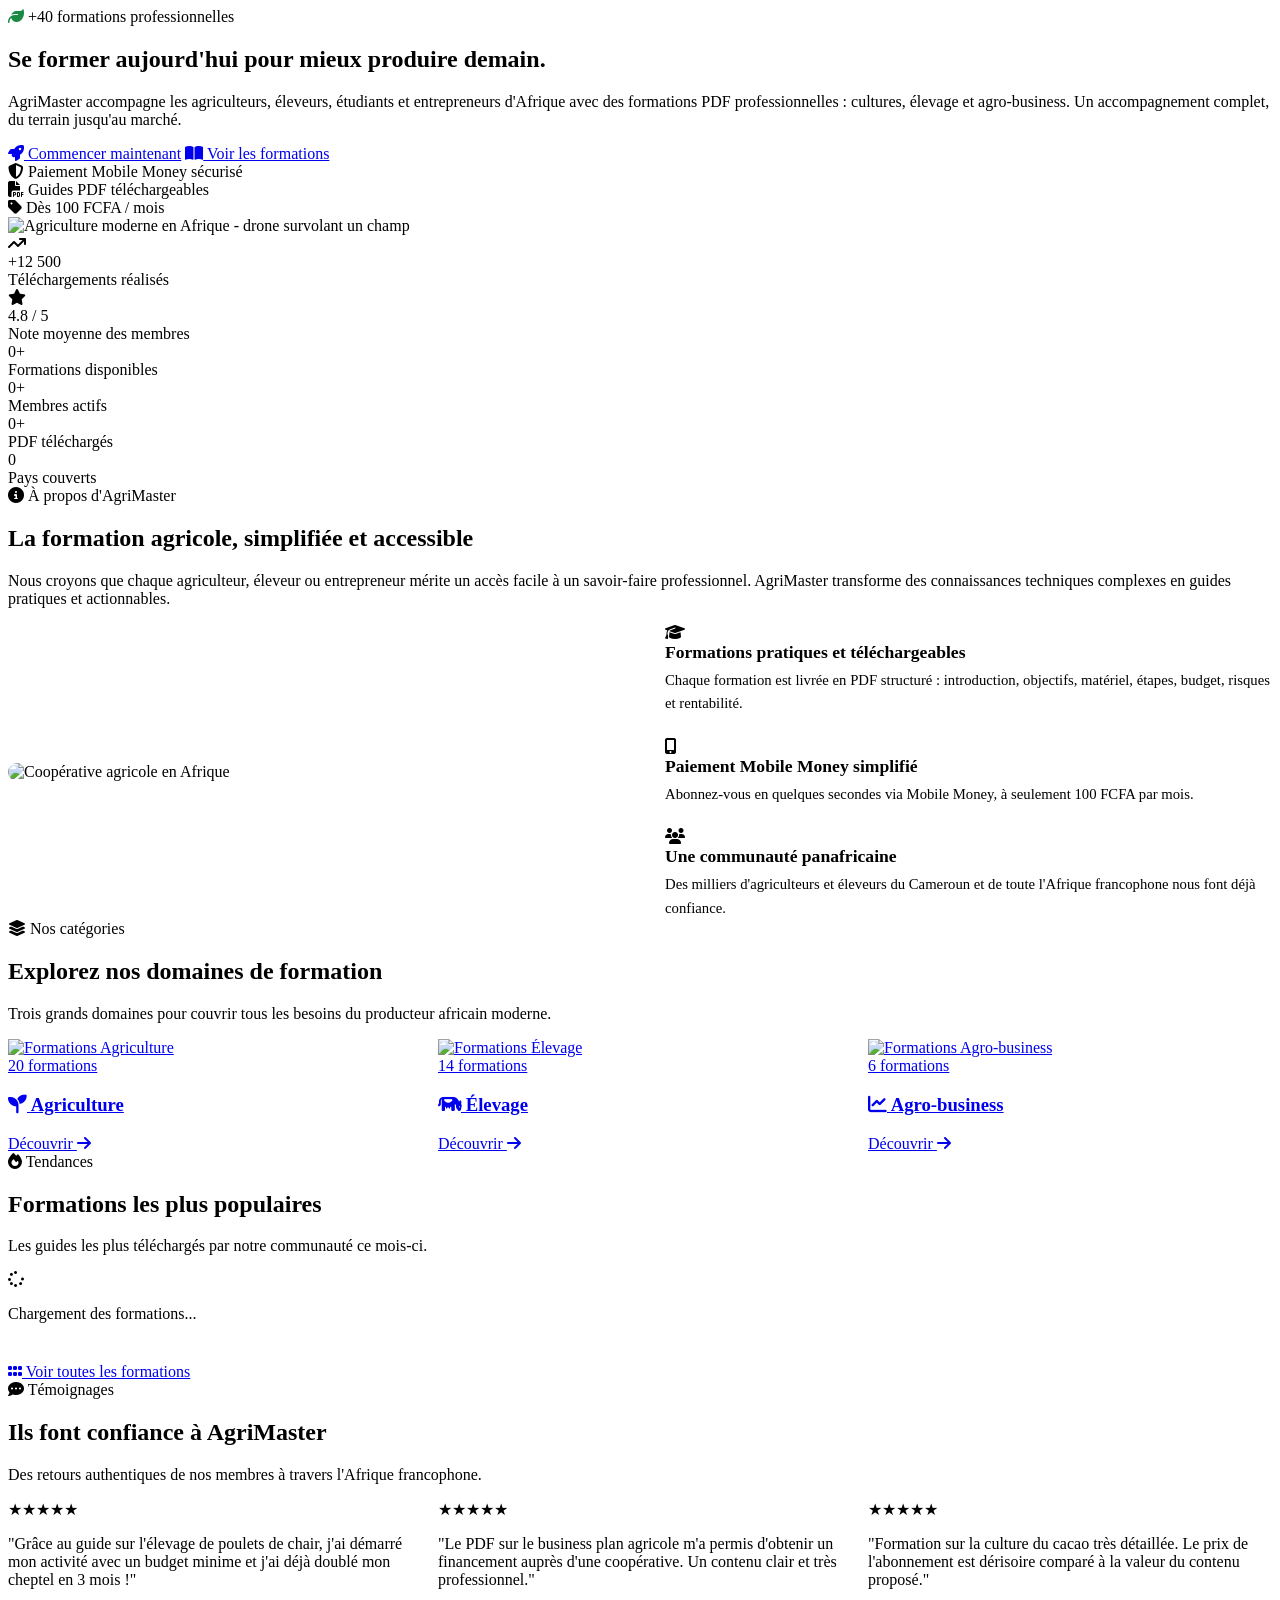
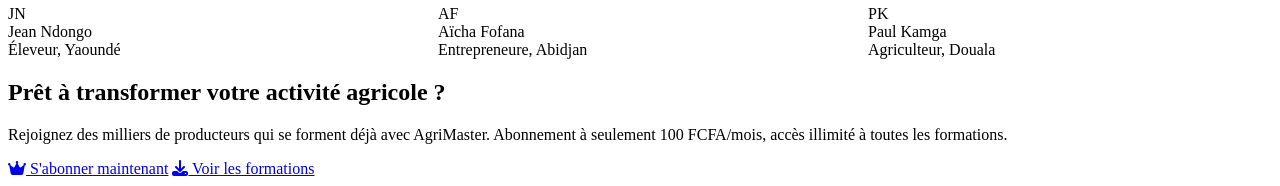
==== index.html @ 874ad82b "version0.1 version beta" ====
<!DOCTYPE html>
<html lang="fr">
<head>
<meta charset="UTF-8">
<meta name="viewport" content="width=device-width, initial-scale=1.0, viewport-fit=cover">
<title>AgriMaster — Formation Agricole & Élevage en Ligne | Cameroun & Afrique</title>
<meta name="description" content="AgriMaster est la plateforme de référence pour la formation agricole et l'élevage en Afrique francophone. Formations PDF professionnelles sur l'agriculture, l'élevage et l'agro-business dès 100 FCFA/mois.">
<meta name="keywords" content="formation agricole, élevage, agriculture Cameroun, agro-business, formation PDF, agriculture Afrique, AgriMaster">
<meta name="author" content="AgriMaster">
<link rel="canonical" href="https://agrimaster.africa/index.html">
<meta property="og:type" content="website">
<meta property="og:title" content="AgriMaster — Se former aujourd'hui pour mieux produire demain">
<meta property="og:description" content="Formations agricoles et d'élevage professionnelles en PDF, accessibles dès 100 FCFA/mois.">
<meta property="og:image" content="images/logo.png">
<meta name="theme-color" content="#146c3a">
<link rel="icon" type="image/png" href="images/logo.png">

<link rel="preconnect" href="https://fonts.googleapis.com">
<link href="https://fonts.googleapis.com/css2?family=Poppins:wght@500;600;700;800&family=Inter:wght@400;500;600;700&display=swap" rel="stylesheet">
<link rel="stylesheet" href="https://cdn.jsdelivr.net/npm/@fortawesome/fontawesome-free@6.4.0/css/all.min.css">
<link rel="stylesheet" href="css/style.css">

<script type="application/ld+json">
{
  "@context": "https://schema.org",
  "@type": "EducationalOrganization",
  "name": "AgriMaster",
  "description": "Plateforme de formation agricole et d'élevage pour l'Afrique francophone",
  "url": "https://agrimaster.africa",
  "slogan": "Se former aujourd'hui pour mieux produire demain."
}
</script>
</head>
<body>

<div class="bg-blob blob-1"></div>
<div class="bg-blob blob-2"></div>
<div class="bg-blob blob-3"></div>

<div id="navbar-mount"></div>

<!-- ===================== HERO ===================== -->
<section class="hero">
  <div class="hero-text">
    <div class="hero-badge glass"><i class="fa-solid fa-leaf" style="color:#1a8a45"></i> +40 formations professionnelles</div>
    <h1 class="hero-title">Se former <span class="accent">aujourd'hui</span> pour mieux <span class="accent2">produire</span> demain.</h1>
    <p class="hero-desc">AgriMaster accompagne les agriculteurs, éleveurs, étudiants et entrepreneurs d'Afrique avec des formations PDF professionnelles : cultures, élevage et agro-business. Un accompagnement complet, du terrain jusqu'au marché.</p>
    <div class="hero-cta">
      <a href="inscription.html" class="btn btn-primary"><i class="fa-solid fa-rocket"></i> Commencer maintenant</a>
      <a href="formations.html" class="btn btn-ghost"><i class="fa-solid fa-book-open"></i> Voir les formations</a>
    </div>
    <div class="hero-trust">
      <div class="hero-trust-item"><i class="fa-solid fa-shield-halved"></i> Paiement Mobile Money sécurisé</div>
      <div class="hero-trust-item"><i class="fa-solid fa-file-pdf"></i> Guides PDF téléchargeables</div>
      <div class="hero-trust-item"><i class="fa-solid fa-tag"></i> Dès 100 FCFA / mois</div>
    </div>
  </div>
  <div class="hero-visual">
    <div class="hero-image-frame">
      <img src="images/hero-drone.jpg" alt="Agriculture moderne en Afrique - drone survolant un champ">
    </div>
    <div class="hero-float-card glass card-1">
      <div class="hero-float-icon"><i class="fa-solid fa-arrow-trend-up"></i></div>
      <div>
        <div class="hero-float-title">+12 500</div>
        <div class="hero-float-sub">Téléchargements réalisés</div>
      </div>
    </div>
    <div class="hero-float-card glass card-2">
      <div class="hero-float-icon"><i class="fa-solid fa-star"></i></div>
      <div>
        <div class="hero-float-title">4.8 / 5</div>
        <div class="hero-float-sub">Note moyenne des membres</div>
      </div>
    </div>
  </div>
</section>

<!-- ===================== STATS ===================== -->
<div class="section" style="padding-top:0;">
  <div class="stats-bar glass">
    <div class="stat-item">
      <div class="stat-number"><span data-counter="40">0</span><span class="plus">+</span></div>
      <div class="stat-label">Formations disponibles</div>
    </div>
    <div class="stat-item">
      <div class="stat-number"><span data-counter="8500">0</span><span class="plus">+</span></div>
      <div class="stat-label">Membres actifs</div>
    </div>
    <div class="stat-item">
      <div class="stat-number"><span data-counter="12500">0</span><span class="plus">+</span></div>
      <div class="stat-label">PDF téléchargés</div>
    </div>
    <div class="stat-item">
      <div class="stat-number"><span data-counter="15">0</span></div>
      <div class="stat-label">Pays couverts</div>
    </div>
  </div>
</div>

<!-- ===================== À PROPOS ===================== -->
<section class="section" id="apropos">
  <div class="section-head reveal">
    <span class="section-tag"><i class="fa-solid fa-circle-info"></i> À propos d'AgriMaster</span>
    <h2 class="section-title">La formation agricole, simplifiée et accessible</h2>
    <p class="section-subtitle">Nous croyons que chaque agriculteur, éleveur ou entrepreneur mérite un accès facile à un savoir-faire professionnel. AgriMaster transforme des connaissances techniques complexes en guides pratiques et actionnables.</p>
  </div>
  <div style="display:grid; grid-template-columns:1fr 1fr; gap:50px; align-items:center;">
    <div class="reveal" style="border-radius:24px; overflow:hidden; box-shadow:var(--shadow-strong);">
      <img src="images/about-coop.jpg" alt="Coopérative agricole en Afrique" style="width:100%; height:100%; object-fit:cover; aspect-ratio:4/3.4;">
    </div>
    <div class="reveal">
      <div style="display:flex; flex-direction:column; gap:22px;">
        <div class="flex gap-3" style="align-items:flex-start;">
          <div class="hero-float-icon" style="border-radius:14px;"><i class="fa-solid fa-graduation-cap"></i></div>
          <div>
            <h3 style="margin:0 0 6px; font-size:1.1rem;">Formations pratiques et téléchargeables</h3>
            <p style="color:var(--ink-500); font-size:0.92rem; line-height:1.6; margin:0;">Chaque formation est livrée en PDF structuré : introduction, objectifs, matériel, étapes, budget, risques et rentabilité.</p>
          </div>
        </div>
        <div class="flex gap-3" style="align-items:flex-start;">
          <div class="hero-float-icon" style="border-radius:14px; background:linear-gradient(135deg, var(--orange-600), var(--orange-500));"><i class="fa-solid fa-mobile-screen-button"></i></div>
          <div>
            <h3 style="margin:0 0 6px; font-size:1.1rem;">Paiement Mobile Money simplifié</h3>
            <p style="color:var(--ink-500); font-size:0.92rem; line-height:1.6; margin:0;">Abonnez-vous en quelques secondes via Mobile Money, à seulement 100 FCFA par mois.</p>
          </div>
        </div>
        <div class="flex gap-3" style="align-items:flex-start;">
          <div class="hero-float-icon" style="border-radius:14px;"><i class="fa-solid fa-users"></i></div>
          <div>
            <h3 style="margin:0 0 6px; font-size:1.1rem;">Une communauté panafricaine</h3>
            <p style="color:var(--ink-500); font-size:0.92rem; line-height:1.6; margin:0;">Des milliers d'agriculteurs et éleveurs du Cameroun et de toute l'Afrique francophone nous font déjà confiance.</p>
          </div>
        </div>
      </div>
    </div>
  </div>
</section>

<!-- ===================== CATÉGORIES ===================== -->
<section class="section">
  <div class="section-head reveal">
    <span class="section-tag"><i class="fa-solid fa-layer-group"></i> Nos catégories</span>
    <h2 class="section-title">Explorez nos domaines de formation</h2>
    <p class="section-subtitle">Trois grands domaines pour couvrir tous les besoins du producteur africain moderne.</p>
  </div>
  <div style="display:grid; grid-template-columns:repeat(3,1fr); gap:26px;" id="categoriesGrid">
    <a href="formations.html?cat=Agriculture" class="category-card reveal">
      <img src="images/cat-agriculture.jpg" alt="Formations Agriculture">
      <div class="category-content">
        <div class="category-count">20 formations</div>
        <h3><i class="fa-solid fa-seedling"></i> Agriculture</h3>
        <span class="category-link">Découvrir <i class="fa-solid fa-arrow-right"></i></span>
      </div>
    </a>
    <a href="formations.html?cat=%C3%89levage" class="category-card reveal">
      <img src="images/cat-elevage.jpg" alt="Formations Élevage">
      <div class="category-content">
        <div class="category-count">14 formations</div>
        <h3><i class="fa-solid fa-cow"></i> Élevage</h3>
        <span class="category-link">Découvrir <i class="fa-solid fa-arrow-right"></i></span>
      </div>
    </a>
    <a href="formations.html?cat=Agro-business" class="category-card reveal">
      <img src="images/cat-agribusiness.jpg" alt="Formations Agro-business">
      <div class="category-content">
        <div class="category-count">6 formations</div>
        <h3><i class="fa-solid fa-chart-line"></i> Agro-business</h3>
        <span class="category-link">Découvrir <i class="fa-solid fa-arrow-right"></i></span>
      </div>
    </a>
  </div>
</section>

<!-- ===================== FORMATIONS POPULAIRES ===================== -->
<section class="section">
  <div class="section-head reveal">
    <span class="section-tag"><i class="fa-solid fa-fire"></i> Tendances</span>
    <h2 class="section-title">Formations les plus populaires</h2>
    <p class="section-subtitle">Les guides les plus téléchargés par notre communauté ce mois-ci.</p>
  </div>
  <div class="courses-grid" id="popularCoursesGrid">
    <div class="empty-state"><i class="fa-solid fa-spinner fa-spin"></i><p>Chargement des formations...</p></div>
  </div>
  <div class="text-center reveal" style="margin-top:40px;">
    <a href="formations.html" class="btn btn-accent"><i class="fa-solid fa-grip"></i> Voir toutes les formations</a>
  </div>
</section>

<!-- ===================== AVIS ===================== -->
<section class="section">
  <div class="section-head reveal">
    <span class="section-tag"><i class="fa-solid fa-comment-dots"></i> Témoignages</span>
    <h2 class="section-title">Ils font confiance à AgriMaster</h2>
    <p class="section-subtitle">Des retours authentiques de nos membres à travers l'Afrique francophone.</p>
  </div>
  <div style="display:grid; grid-template-columns:repeat(3,1fr); gap:26px;">
    <div class="testimonial-card glass reveal">
      <div class="testimonial-stars">★★★★★</div>
      <p class="testimonial-text">"Grâce au guide sur l'élevage de poulets de chair, j'ai démarré mon activité avec un budget minime et j'ai déjà doublé mon cheptel en 3 mois !"</p>
      <div class="testimonial-author">
        <div class="avatar">JN</div>
        <div>
          <div class="author-name">Jean Ndongo</div>
          <div class="author-role">Éleveur, Yaoundé</div>
        </div>
      </div>
    </div>
    <div class="testimonial-card glass reveal">
      <div class="testimonial-stars">★★★★★</div>
      <p class="testimonial-text">"Le PDF sur le business plan agricole m'a permis d'obtenir un financement auprès d'une coopérative. Un contenu clair et très professionnel."</p>
      <div class="testimonial-author">
        <div class="avatar">AF</div>
        <div>
          <div class="author-name">Aïcha Fofana</div>
          <div class="author-role">Entrepreneure, Abidjan</div>
        </div>
      </div>
    </div>
    <div class="testimonial-card glass reveal">
      <div class="testimonial-stars">★★★★★</div>
      <p class="testimonial-text">"Formation sur la culture du cacao très détaillée. Le prix de l'abonnement est dérisoire comparé à la valeur du contenu proposé."</p>
      <div class="testimonial-author">
        <div class="avatar">PK</div>
        <div>
          <div class="author-name">Paul Kamga</div>
          <div class="author-role">Agriculteur, Douala</div>
        </div>
      </div>
    </div>
  </div>
</section>

<!-- ===================== CTA ===================== -->
<section class="section">
  <div class="cta-banner reveal">
    <h2>Prêt à transformer votre activité agricole ?</h2>
    <p>Rejoignez des milliers de producteurs qui se forment déjà avec AgriMaster. Abonnement à seulement 100 FCFA/mois, accès illimité à toutes les formations.</p>
    <div class="cta-actions">
      <a href="abonnement.html" class="btn btn-accent"><i class="fa-solid fa-crown"></i> S'abonner maintenant</a>
      <a href="formations.html" class="btn btn-outline-white"><i class="fa-solid fa-download"></i> Voir les formations</a>
    </div>
  </div>
</section>

<div id="footer-mount"></div>

<script src="https://cdn.jsdelivr.net/npm/jspdf@2.5.1/dist/jspdf.umd.min.js"></script>
<script src="js/api.js"></script>
<script src="js/auth.js"></script>
<script src="js/main.js"></script>
<script>
renderNavbar('accueil');
renderFooter();

async function loadPopularCourses() {
  try {
    const courses = await apiListAll('courses');
    const popular = courses.filter(c => c.popular).slice(0, 8);
    const grid = document.getElementById('popularCoursesGrid');
    if (!popular.length) {
      grid.innerHTML = '<div class="empty-state"><i class="fa-solid fa-box-open"></i><p>Aucune formation pour le moment.</p></div>';
      return;
    }
    grid.innerHTML = popular.map(courseCardHtml).join('');
    initRevealAnimations();
  } catch (e) {
    console.error(e);
    document.getElementById('popularCoursesGrid').innerHTML = '<div class="empty-state"><i class="fa-solid fa-triangle-exclamation"></i><p>Impossible de charger les formations.</p></div>';
  }
}
loadPopularCourses();
</script>
</body>
</html>
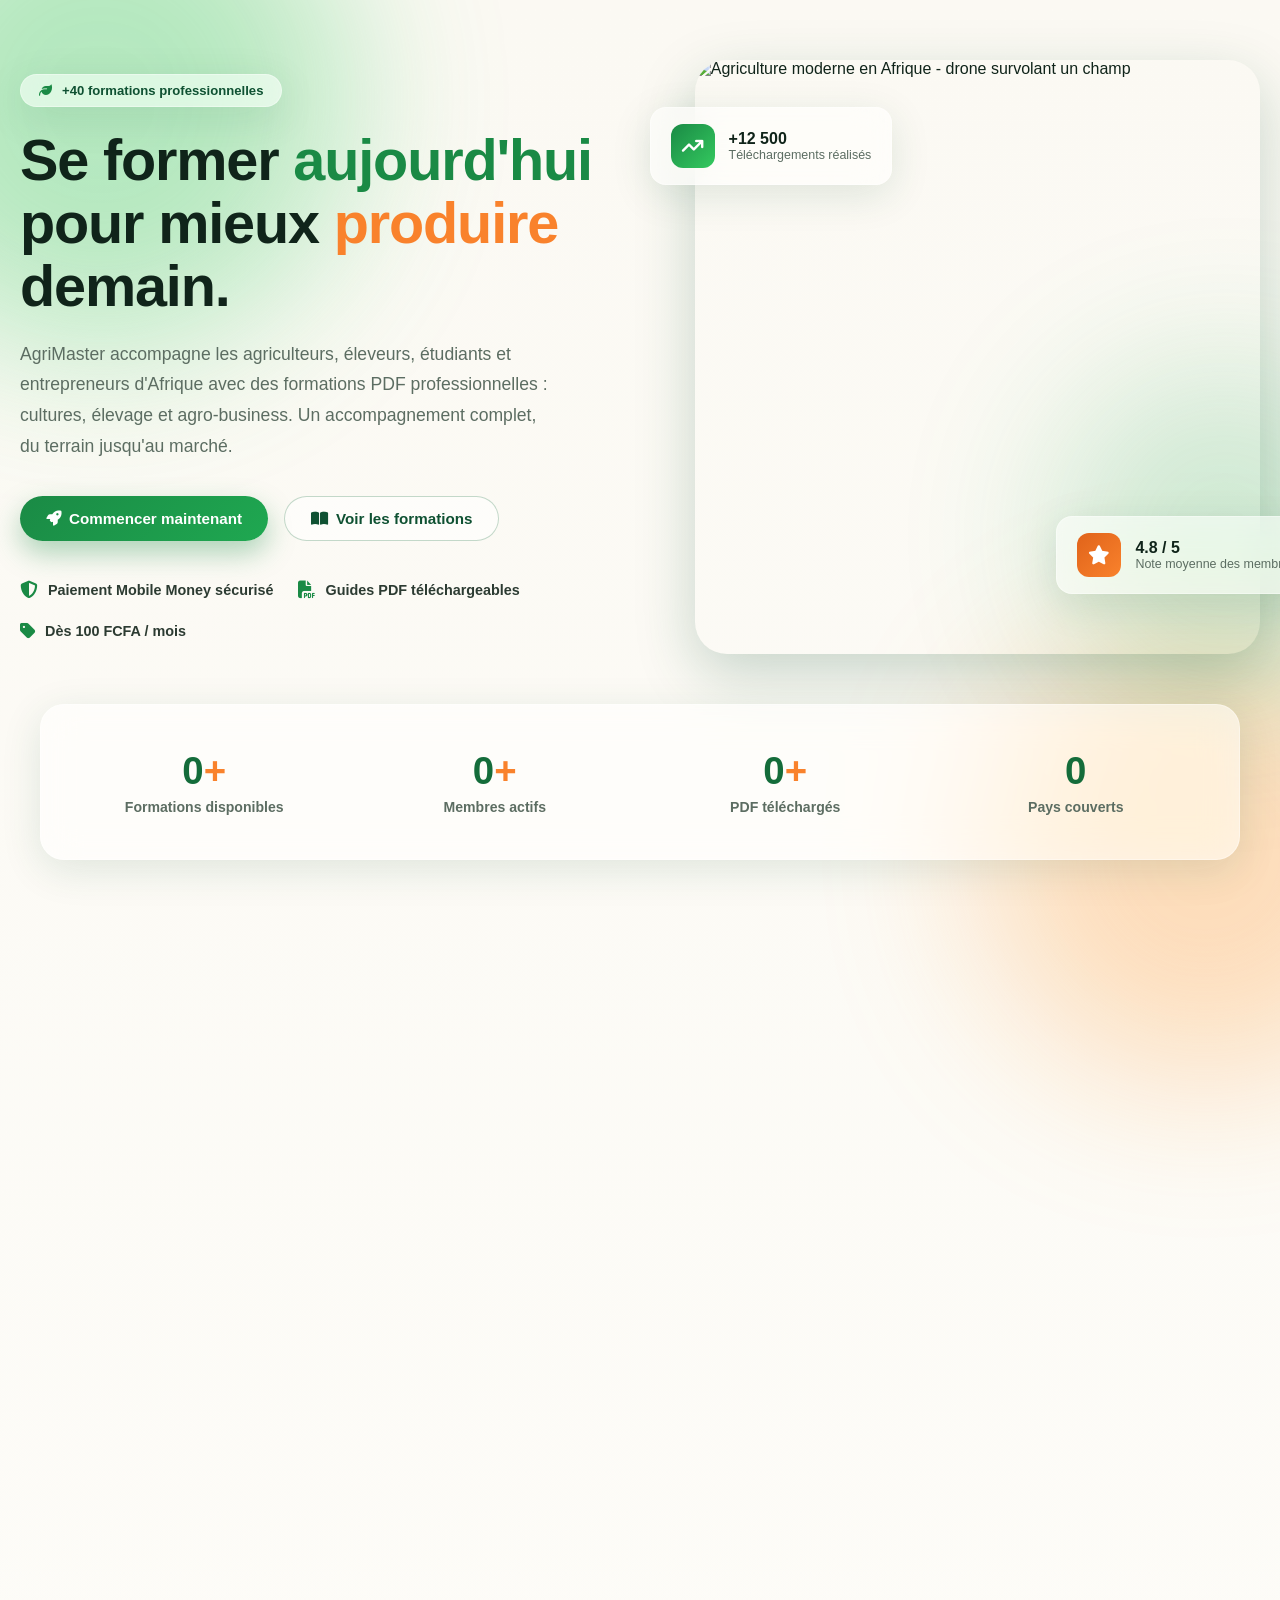
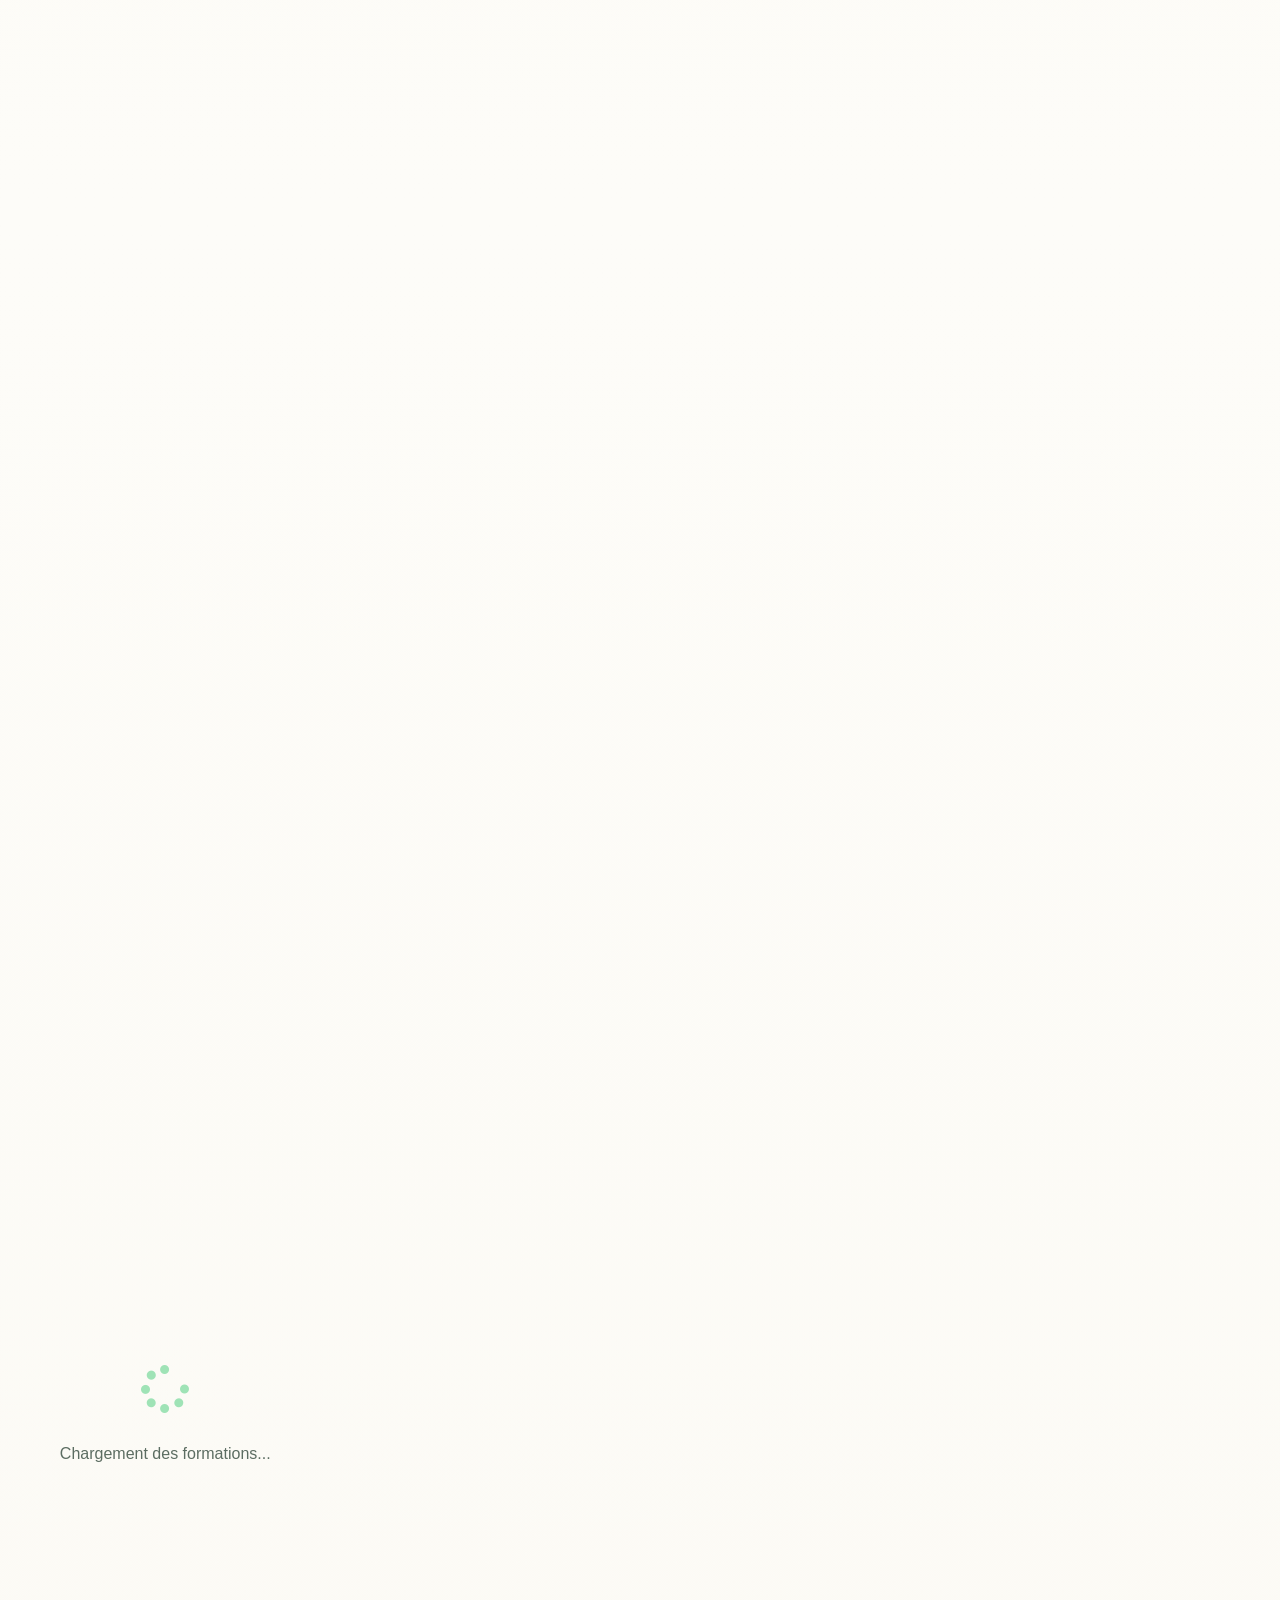
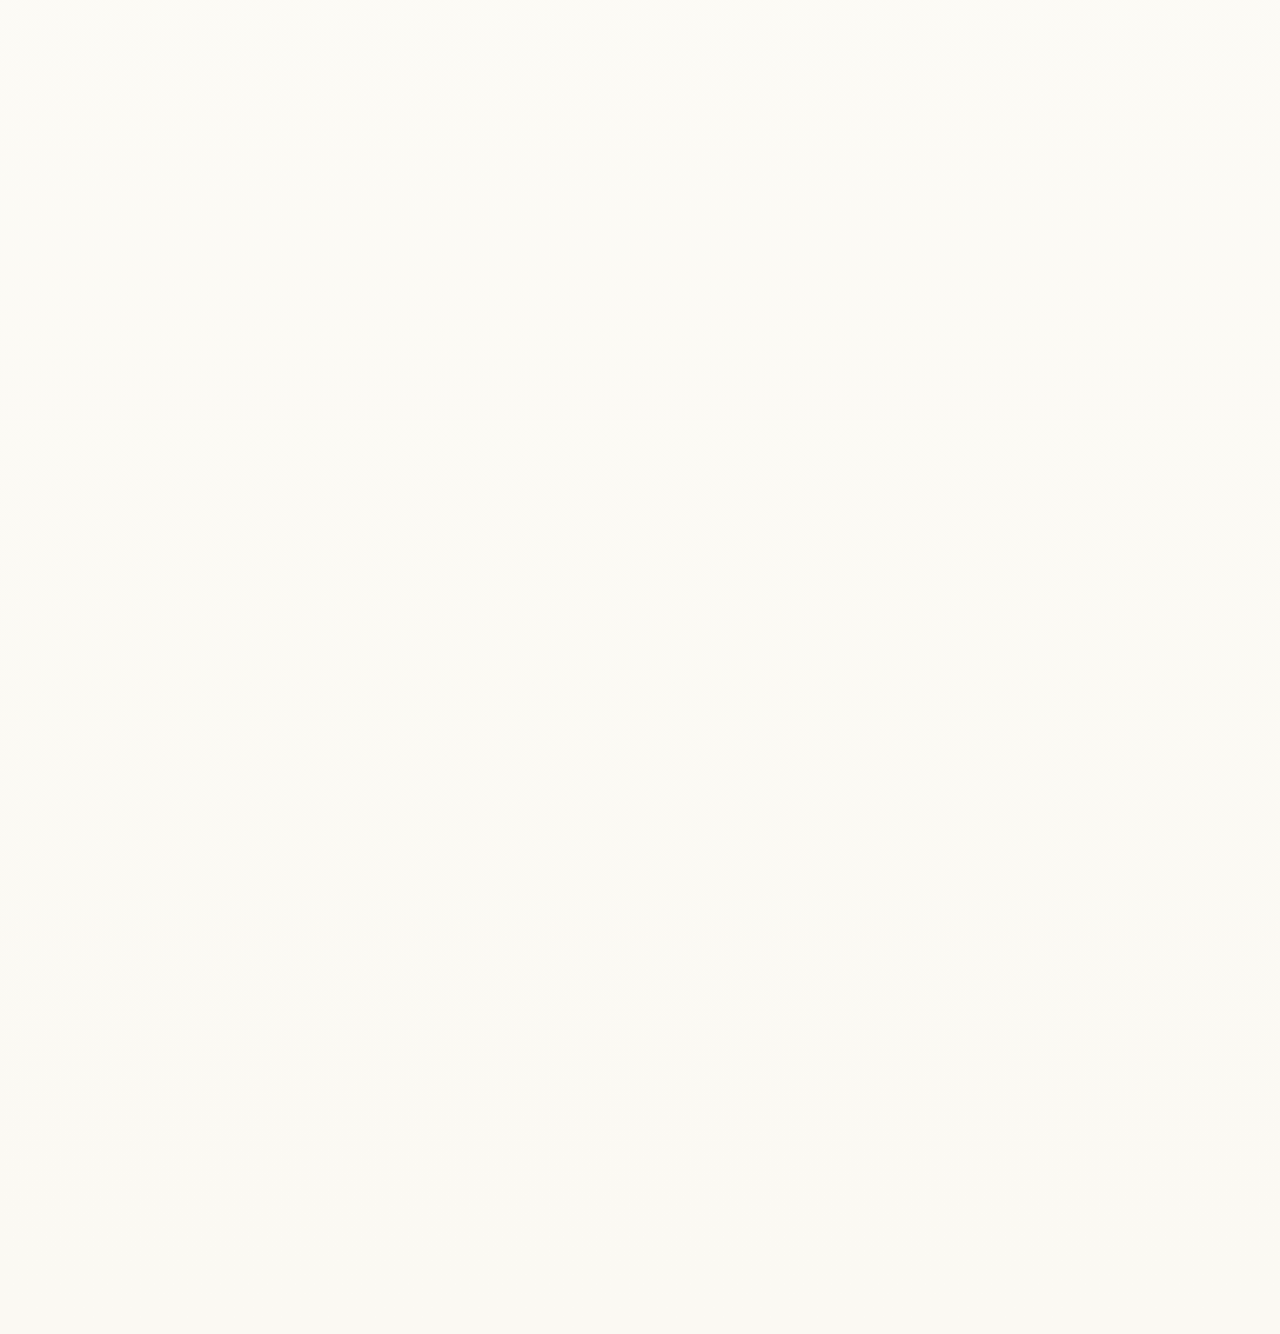
==== commit 7c6d753e: "Update stylesheet link to use relative path" ====
--- a/index.html
+++ b/index.html
@@ -18,7 +18,7 @@
 <link rel="preconnect" href="https://fonts.googleapis.com">
 <link href="https://fonts.googleapis.com/css2?family=Poppins:wght@500;600;700;800&family=Inter:wght@400;500;600;700&display=swap" rel="stylesheet">
 <link rel="stylesheet" href="https://cdn.jsdelivr.net/npm/@fortawesome/fontawesome-free@6.4.0/css/all.min.css">
-<link rel="stylesheet" href="css/style.css">
+<link rel="stylesheet" href="style.css">
 
 <script type="application/ld+json">
 {
--- a/style.css
+++ b/style.css
@@ -0,0 +1,562 @@
+/* =========================================================
+   AGRIMASTER — DESIGN SYSTEM
+   Style: Glassmorphism, moderne, premium, agriculture
+   ========================================================= */
+
+:root {
+  --green-900: #0b3d1f;
+  --green-800: #0f5132;
+  --green-700: #146c3a;
+  --green-600: #1a8a45;
+  --green-500: #1fa851;
+  --green-400: #34c95f;
+  --green-100: #e6f8ec;
+  --orange-600: #e0631a;
+  --orange-500: #f9822c;
+  --orange-400: #ffa64d;
+  --cream-50: #fbf9f3;
+  --cream-100: #f4efe1;
+  --ink-900: #10241a;
+  --ink-700: #2c3b32;
+  --ink-500: #5c6d62;
+  --white: #ffffff;
+  --glass-bg: rgba(255, 255, 255, 0.6);
+  --glass-bg-dark: rgba(15, 40, 25, 0.55);
+  --glass-border: rgba(255, 255, 255, 0.35);
+  --shadow-soft: 0 10px 40px rgba(15, 81, 50, 0.12);
+  --shadow-strong: 0 20px 60px rgba(15, 81, 50, 0.22);
+  --radius-lg: 24px;
+  --radius-md: 16px;
+  --radius-sm: 10px;
+  --font-display: 'Poppins', sans-serif;
+  --font-body: 'Inter', sans-serif;
+}
+
+* { box-sizing: border-box; }
+
+html { scroll-behavior: smooth; }
+
+body {
+  font-family: var(--font-body);
+  color: var(--ink-900);
+  background: linear-gradient(180deg, var(--cream-50) 0%, #fdfcf8 40%, var(--cream-50) 100%);
+  margin: 0;
+  overflow-x: hidden;
+  -webkit-font-smoothing: antialiased;
+}
+
+h1, h2, h3, h4, h5, .font-display {
+  font-family: var(--font-display);
+  font-weight: 700;
+  letter-spacing: -0.02em;
+}
+
+a { text-decoration: none; color: inherit; }
+ul { list-style: none; margin: 0; padding: 0; }
+button { font-family: var(--font-body); cursor: pointer; }
+img { max-width: 100%; display: block; }
+
+/* ===== Background decorative blobs ===== */
+.bg-blob {
+  position: fixed;
+  border-radius: 50%;
+  filter: blur(80px);
+  opacity: 0.35;
+  z-index: -1;
+  pointer-events: none;
+}
+.blob-1 { width: 500px; height: 500px; background: var(--green-400); top: -150px; left: -150px; }
+.blob-2 { width: 450px; height: 450px; background: var(--orange-400); bottom: -180px; right: -150px; }
+.blob-3 { width: 350px; height: 350px; background: var(--green-500); top: 40%; right: -120px; opacity: 0.2;}
+
+/* ===== Glassmorphism ===== */
+.glass {
+  background: var(--glass-bg);
+  backdrop-filter: blur(18px) saturate(160%);
+  -webkit-backdrop-filter: blur(18px) saturate(160%);
+  border: 1px solid var(--glass-border);
+  box-shadow: var(--shadow-soft);
+}
+.glass-dark {
+  background: var(--glass-bg-dark);
+  backdrop-filter: blur(18px) saturate(160%);
+  -webkit-backdrop-filter: blur(18px) saturate(160%);
+  border: 1px solid rgba(255,255,255,0.12);
+  color: #fff;
+}
+
+/* ===== Navbar ===== */
+.navbar {
+  position: sticky;
+  top: 0;
+  z-index: 100;
+  padding: 14px 0;
+  transition: all 0.3s ease;
+}
+.navbar-inner {
+  max-width: 1280px;
+  margin: 0 auto;
+  padding: 10px 20px;
+  border-radius: var(--radius-lg);
+  display: flex;
+  align-items: center;
+  justify-content: space-between;
+  gap: 16px;
+}
+.logo-wrap { display: flex; align-items: center; gap: 10px; }
+.logo-wrap img { width: 42px; height: 42px; border-radius: 12px; }
+.logo-text { font-family: var(--font-display); font-weight: 800; font-size: 1.25rem; color: var(--green-800); }
+.logo-text span { color: var(--orange-500); }
+
+.nav-links { display: flex; align-items: center; gap: 28px; }
+.nav-links a {
+  font-weight: 600;
+  font-size: 0.95rem;
+  color: var(--ink-700);
+  position: relative;
+  padding: 6px 0;
+  transition: color 0.25s;
+}
+.nav-links a:hover, .nav-links a.active { color: var(--green-700); }
+.nav-links a.active::after {
+  content: '';
+  position: absolute;
+  bottom: -2px; left: 0; right: 0;
+  height: 3px; border-radius: 3px;
+  background: linear-gradient(90deg, var(--green-500), var(--orange-500));
+}
+.nav-actions { display: flex; align-items: center; gap: 12px; }
+.nav-toggle { display: none; background: none; border: none; font-size: 1.5rem; color: var(--green-800); }
+
+/* ===== Buttons ===== */
+.btn {
+  display: inline-flex;
+  align-items: center;
+  justify-content: center;
+  gap: 8px;
+  padding: 13px 26px;
+  border-radius: 999px;
+  font-weight: 700;
+  font-size: 0.95rem;
+  border: none;
+  transition: transform 0.25s ease, box-shadow 0.25s ease, background 0.25s ease;
+  white-space: nowrap;
+}
+.btn:active { transform: scale(0.96); }
+.btn-primary {
+  background: linear-gradient(135deg, var(--green-600), var(--green-500));
+  color: #fff;
+  box-shadow: 0 12px 28px rgba(26, 138, 69, 0.35);
+}
+.btn-primary:hover { box-shadow: 0 16px 36px rgba(26, 138, 69, 0.45); transform: translateY(-2px); }
+.btn-accent {
+  background: linear-gradient(135deg, var(--orange-600), var(--orange-500));
+  color: #fff;
+  box-shadow: 0 12px 28px rgba(224, 99, 26, 0.35);
+}
+.btn-accent:hover { box-shadow: 0 16px 36px rgba(224, 99, 26, 0.45); transform: translateY(-2px); }
+.btn-ghost {
+  background: rgba(255,255,255,0.5);
+  border: 1.5px solid rgba(20, 108, 58, 0.25);
+  color: var(--green-800);
+}
+.btn-ghost:hover { background: rgba(255,255,255,0.85); }
+.btn-outline-white {
+  background: transparent;
+  border: 1.5px solid rgba(255,255,255,0.6);
+  color: #fff;
+}
+.btn-outline-white:hover { background: rgba(255,255,255,0.15); }
+.btn-block { width: 100%; }
+.btn-sm { padding: 8px 18px; font-size: 0.85rem; }
+.btn:disabled { opacity: 0.6; cursor: not-allowed; transform: none !important; }
+
+/* ===== Sections ===== */
+.section { padding: 90px 20px; max-width: 1280px; margin: 0 auto; }
+.section-tag {
+  display: inline-flex;
+  align-items: center;
+  gap: 8px;
+  padding: 6px 16px;
+  border-radius: 999px;
+  background: var(--green-100);
+  color: var(--green-700);
+  font-weight: 700;
+  font-size: 0.8rem;
+  letter-spacing: 0.04em;
+  text-transform: uppercase;
+  margin-bottom: 18px;
+}
+.section-title { font-size: clamp(1.8rem, 4vw, 2.6rem); margin: 0 0 14px; color: var(--ink-900); }
+.section-subtitle { font-size: 1.05rem; color: var(--ink-500); max-width: 640px; line-height: 1.7; }
+.section-head { text-align: center; max-width: 720px; margin: 0 auto 56px; }
+.section-head .section-subtitle { margin: 0 auto; }
+
+/* ===== Hero ===== */
+.hero {
+  position: relative;
+  padding: 60px 20px 100px;
+  max-width: 1280px;
+  margin: 0 auto;
+  display: grid;
+  grid-template-columns: 1.05fr 0.95fr;
+  gap: 50px;
+  align-items: center;
+}
+.hero-badge {
+  display: inline-flex; align-items: center; gap: 10px;
+  padding: 8px 18px; border-radius: 999px;
+  font-weight: 700; font-size: 0.82rem; color: var(--green-800);
+  margin-bottom: 22px;
+}
+.hero-title { font-size: clamp(2.4rem, 5vw, 3.6rem); line-height: 1.1; margin: 0 0 20px; color: var(--ink-900); }
+.hero-title .accent { color: var(--green-600); }
+.hero-title .accent2 { color: var(--orange-500); }
+.hero-desc { font-size: 1.1rem; color: var(--ink-500); line-height: 1.75; margin-bottom: 34px; max-width: 540px; }
+.hero-cta { display: flex; flex-wrap: wrap; gap: 16px; margin-bottom: 40px; }
+.hero-trust { display: flex; align-items: center; gap: 24px; flex-wrap: wrap; }
+.hero-trust-item { display: flex; align-items: center; gap: 10px; font-weight: 600; color: var(--ink-700); font-size: 0.9rem; }
+.hero-trust-item i { color: var(--green-600); font-size: 1.1rem; }
+
+.hero-visual { position: relative; }
+.hero-image-frame {
+  position: relative;
+  border-radius: 32px;
+  overflow: hidden;
+  box-shadow: var(--shadow-strong);
+  aspect-ratio: 4/4.2;
+}
+.hero-image-frame img { width: 100%; height: 100%; object-fit: cover; }
+.hero-float-card {
+  position: absolute;
+  padding: 16px 20px;
+  border-radius: var(--radius-md);
+  display: flex; align-items: center; gap: 14px;
+  animation: floaty 5s ease-in-out infinite;
+}
+.hero-float-card.card-1 { top: 8%; left: -8%; animation-delay: 0s; }
+.hero-float-card.card-2 { bottom: 10%; right: -10%; animation-delay: 1.2s; }
+.hero-float-icon {
+  width: 44px; height: 44px; border-radius: 12px;
+  display: flex; align-items: center; justify-content: center;
+  font-size: 1.2rem; color: #fff;
+  background: linear-gradient(135deg, var(--green-600), var(--green-400));
+  flex-shrink: 0;
+}
+.hero-float-card.card-2 .hero-float-icon { background: linear-gradient(135deg, var(--orange-600), var(--orange-500)); }
+.hero-float-title { font-weight: 800; font-size: 1rem; color: var(--ink-900); }
+.hero-float-sub { font-size: 0.78rem; color: var(--ink-500); }
+
+@keyframes floaty {
+  0%, 100% { transform: translateY(0); }
+  50% { transform: translateY(-14px); }
+}
+
+/* ===== Stats ===== */
+.stats-bar {
+  display: grid;
+  grid-template-columns: repeat(4, 1fr);
+  gap: 24px;
+  padding: 44px 30px;
+  border-radius: var(--radius-lg);
+  margin: -50px auto 0;
+  max-width: 1200px;
+  position: relative;
+  z-index: 5;
+}
+.stat-item { text-align: center; }
+.stat-number { font-family: var(--font-display); font-weight: 800; font-size: clamp(1.8rem, 3vw, 2.6rem); color: var(--green-700); }
+.stat-number .plus { color: var(--orange-500); }
+.stat-label { font-size: 0.88rem; color: var(--ink-500); font-weight: 600; margin-top: 6px; }
+
+/* ===== Cards ===== */
+.card {
+  border-radius: var(--radius-lg);
+  padding: 26px;
+  transition: transform 0.3s ease, box-shadow 0.3s ease;
+}
+.card:hover { transform: translateY(-6px); box-shadow: var(--shadow-strong); }
+
+.category-card {
+  position: relative;
+  border-radius: var(--radius-lg);
+  overflow: hidden;
+  height: 320px;
+  display: flex;
+  align-items: flex-end;
+  box-shadow: var(--shadow-soft);
+  transition: transform 0.35s ease;
+}
+.category-card:hover { transform: translateY(-8px) scale(1.01); }
+.category-card img { position: absolute; inset: 0; width: 100%; height: 100%; object-fit: cover; transition: transform 0.5s ease; }
+.category-card:hover img { transform: scale(1.08); }
+.category-card::before {
+  content: '';
+  position: absolute; inset: 0;
+  background: linear-gradient(180deg, rgba(11,61,31,0) 30%, rgba(11,61,31,0.92) 100%);
+}
+.category-content { position: relative; padding: 26px; color: #fff; width: 100%; }
+.category-count { font-size: 0.8rem; opacity: 0.85; font-weight: 600; margin-bottom: 6px; }
+.category-content h3 { font-size: 1.4rem; margin: 0 0 10px; }
+.category-link { display: inline-flex; align-items: center; gap: 6px; font-weight: 700; font-size: 0.88rem; color: var(--orange-400); }
+
+/* Course card */
+.course-card {
+  border-radius: var(--radius-lg);
+  overflow: hidden;
+  display: flex;
+  flex-direction: column;
+  box-shadow: var(--shadow-soft);
+  transition: transform 0.3s ease, box-shadow 0.3s ease;
+  height: 100%;
+}
+.course-card:hover { transform: translateY(-8px); box-shadow: var(--shadow-strong); }
+.course-thumb {
+  height: 170px;
+  position: relative;
+  overflow: hidden;
+  background: linear-gradient(135deg, var(--green-600), var(--green-400));
+  display: flex; align-items: center; justify-content: center;
+}
+.course-thumb img { width: 100%; height: 100%; object-fit: cover; }
+.course-thumb i { font-size: 2.6rem; color: rgba(255,255,255,0.9); }
+.course-badge {
+  position: absolute; top: 12px; left: 12px;
+  padding: 5px 12px; border-radius: 999px;
+  font-size: 0.72rem; font-weight: 800;
+  background: rgba(255,255,255,0.92); color: var(--green-700);
+  text-transform: uppercase; letter-spacing: 0.03em;
+}
+.course-badge.popular { background: var(--orange-500); color: #fff; }
+.course-body { padding: 20px; display: flex; flex-direction: column; gap: 10px; flex: 1; background: #fff; }
+.course-cat { font-size: 0.75rem; font-weight: 700; color: var(--green-600); text-transform: uppercase; letter-spacing: 0.04em; }
+.course-title { font-size: 1.08rem; font-weight: 700; color: var(--ink-900); line-height: 1.35; }
+.course-desc { font-size: 0.87rem; color: var(--ink-500); line-height: 1.55; flex: 1; }
+.course-meta { display: flex; align-items: center; justify-content: space-between; font-size: 0.8rem; color: var(--ink-500); padding-top: 10px; border-top: 1px solid #eee; }
+.course-rating { display: flex; align-items: center; gap: 5px; color: var(--orange-500); font-weight: 700; }
+.course-footer { display: flex; align-items: center; justify-content: space-between; gap: 10px; margin-top: 6px; }
+
+/* Testimonials */
+.testimonial-card { padding: 30px; border-radius: var(--radius-lg); }
+.testimonial-stars { color: var(--orange-500); margin-bottom: 14px; letter-spacing: 3px; }
+.testimonial-text { font-size: 0.98rem; color: var(--ink-700); line-height: 1.7; margin-bottom: 20px; font-style: italic; }
+.testimonial-author { display: flex; align-items: center; gap: 12px; }
+.avatar {
+  width: 46px; height: 46px; border-radius: 50%;
+  display: flex; align-items: center; justify-content: center;
+  font-weight: 800; color: #fff; font-size: 1rem;
+  background: linear-gradient(135deg, var(--green-600), var(--orange-500));
+  flex-shrink: 0;
+}
+.author-name { font-weight: 700; font-size: 0.92rem; color: var(--ink-900); }
+.author-role { font-size: 0.78rem; color: var(--ink-500); }
+
+/* CTA Banner */
+.cta-banner {
+  border-radius: 32px;
+  padding: 70px 40px;
+  text-align: center;
+  position: relative;
+  overflow: hidden;
+  background: linear-gradient(135deg, var(--green-800), var(--green-600) 55%, var(--orange-600));
+  color: #fff;
+}
+.cta-banner h2 { font-size: clamp(1.8rem, 4vw, 2.6rem); margin-bottom: 16px; }
+.cta-banner p { font-size: 1.05rem; opacity: 0.92; max-width: 560px; margin: 0 auto 32px; line-height: 1.7; }
+.cta-actions { display: flex; gap: 16px; justify-content: center; flex-wrap: wrap; }
+
+/* Footer */
+.site-footer { padding: 70px 20px 30px; background: var(--ink-900); color: rgba(255,255,255,0.75); margin-top: 60px; }
+.footer-inner { max-width: 1280px; margin: 0 auto; display: grid; grid-template-columns: 1.4fr 1fr 1fr 1.2fr; gap: 40px; }
+.footer-logo { display: flex; align-items: center; gap: 10px; margin-bottom: 16px; }
+.footer-logo img { width: 38px; height: 38px; border-radius: 10px; }
+.footer-logo span { font-family: var(--font-display); font-weight: 800; font-size: 1.15rem; color: #fff; }
+.footer-desc { font-size: 0.9rem; line-height: 1.7; margin-bottom: 18px; }
+.footer-social { display: flex; gap: 10px; }
+.footer-social a {
+  width: 38px; height: 38px; border-radius: 50%;
+  background: rgba(255,255,255,0.08);
+  display: flex; align-items: center; justify-content: center;
+  transition: background 0.25s;
+}
+.footer-social a:hover { background: var(--green-500); }
+.footer-col h4 { color: #fff; font-size: 1rem; margin-bottom: 18px; }
+.footer-col ul li { margin-bottom: 12px; }
+.footer-col ul li a { font-size: 0.9rem; transition: color 0.25s; }
+.footer-col ul li a:hover { color: var(--orange-400); }
+.footer-bottom { max-width: 1280px; margin: 50px auto 0; padding-top: 24px; border-top: 1px solid rgba(255,255,255,0.1); display: flex; justify-content: space-between; flex-wrap: wrap; gap: 10px; font-size: 0.82rem; }
+
+/* Forms */
+.auth-wrapper { min-height: 100vh; display: flex; align-items: center; justify-content: center; padding: 40px 20px; position: relative; }
+.auth-card { width: 100%; max-width: 460px; border-radius: var(--radius-lg); padding: 44px 38px; }
+.auth-logo { display: flex; flex-direction: column; align-items: center; gap: 10px; margin-bottom: 24px; text-align: center; }
+.auth-logo img { width: 56px; height: 56px; border-radius: 16px; }
+.auth-title { text-align: center; font-size: 1.6rem; margin-bottom: 6px; }
+.auth-subtitle { text-align: center; color: var(--ink-500); font-size: 0.92rem; margin-bottom: 30px; }
+.form-group { margin-bottom: 18px; }
+.form-label { display: block; font-weight: 700; font-size: 0.86rem; margin-bottom: 8px; color: var(--ink-700); }
+.form-input {
+  width: 100%; padding: 13px 16px; border-radius: var(--radius-sm);
+  border: 1.5px solid rgba(20,108,58,0.18); background: rgba(255,255,255,0.7);
+  font-size: 0.95rem; font-family: var(--font-body); transition: border-color 0.25s, box-shadow 0.25s;
+}
+.form-input:focus { outline: none; border-color: var(--green-500); box-shadow: 0 0 0 4px rgba(26,138,69,0.12); }
+.input-icon-wrap { position: relative; }
+.input-icon-wrap i { position: absolute; left: 16px; top: 50%; transform: translateY(-50%); color: var(--ink-500); }
+.input-icon-wrap .form-input { padding-left: 44px; }
+.input-toggle-eye { position: absolute; right: 16px; top: 50%; transform: translateY(-50%); color: var(--ink-500); background: none; border: none; }
+.form-check { display: flex; align-items: center; gap: 8px; font-size: 0.85rem; color: var(--ink-700); }
+.form-row-between { display: flex; align-items: center; justify-content: space-between; margin-bottom: 22px; flex-wrap: wrap; gap: 10px; }
+.form-link { color: var(--green-600); font-weight: 700; font-size: 0.85rem; }
+.auth-footer-text { text-align: center; margin-top: 24px; font-size: 0.9rem; color: var(--ink-500); }
+.form-error, .form-success {
+  padding: 12px 16px; border-radius: var(--radius-sm); font-size: 0.85rem; font-weight: 600; margin-bottom: 18px; display: none;
+}
+.form-error { background: #fdeceb; color: #c0392b; }
+.form-success { background: var(--green-100); color: var(--green-700); }
+
+/* Page hero (secondary pages) */
+.page-hero { padding: 60px 20px 40px; text-align: center; max-width: 900px; margin: 0 auto; }
+.page-hero h1 { font-size: clamp(2rem, 4vw, 2.8rem); margin-bottom: 14px; }
+.page-hero p { color: var(--ink-500); font-size: 1.05rem; }
+.breadcrumb { font-size: 0.85rem; color: var(--ink-500); margin-bottom: 14px; }
+.breadcrumb a { color: var(--green-600); font-weight: 600; }
+
+/* Filters */
+.filter-bar {
+  display: flex; flex-wrap: wrap; gap: 14px; align-items: center; justify-content: space-between;
+  padding: 18px 22px; border-radius: var(--radius-lg); margin-bottom: 34px;
+}
+.filter-tabs { display: flex; gap: 10px; flex-wrap: wrap; }
+.filter-tab {
+  padding: 9px 18px; border-radius: 999px; font-weight: 700; font-size: 0.85rem;
+  background: rgba(255,255,255,0.5); border: 1.5px solid rgba(20,108,58,0.15); color: var(--ink-700);
+  transition: all 0.25s;
+}
+.filter-tab.active, .filter-tab:hover { background: linear-gradient(135deg, var(--green-600), var(--green-500)); color: #fff; border-color: transparent; }
+.search-input-wrap { position: relative; flex: 1; min-width: 220px; }
+.search-input-wrap i { position: absolute; left: 16px; top: 50%; transform: translateY(-50%); color: var(--ink-500); }
+.search-input-wrap input {
+  width: 100%; padding: 11px 16px 11px 42px; border-radius: 999px;
+  border: 1.5px solid rgba(20,108,58,0.15); background: rgba(255,255,255,0.7); font-size: 0.9rem;
+}
+.search-input-wrap input:focus { outline: none; border-color: var(--green-500); }
+
+.courses-grid { display: grid; grid-template-columns: repeat(auto-fill, minmax(270px, 1fr)); gap: 26px; }
+
+/* Dashboard layout */
+.dash-layout { display: grid; grid-template-columns: 280px 1fr; gap: 30px; max-width: 1280px; margin: 30px auto; padding: 0 20px; align-items: start; }
+.dash-sidebar { border-radius: var(--radius-lg); padding: 26px 20px; position: sticky; top: 100px; }
+.dash-user { display: flex; align-items: center; gap: 12px; padding-bottom: 20px; margin-bottom: 20px; border-bottom: 1px solid rgba(20,108,58,0.1); }
+.dash-user .avatar { width: 54px; height: 54px; font-size: 1.3rem; }
+.dash-username { font-weight: 800; font-size: 1rem; }
+.dash-useremail { font-size: 0.78rem; color: var(--ink-500); }
+.dash-nav a {
+  display: flex; align-items: center; gap: 12px; padding: 12px 14px; border-radius: var(--radius-sm);
+  font-weight: 700; font-size: 0.9rem; color: var(--ink-700); margin-bottom: 6px; transition: all 0.25s;
+}
+.dash-nav a i { width: 20px; text-align: center; color: var(--green-600); }
+.dash-nav a:hover, .dash-nav a.active { background: var(--green-100); color: var(--green-800); }
+.dash-main { min-width: 0; }
+
+.badge-status { display: inline-flex; align-items: center; gap: 6px; padding: 5px 14px; border-radius: 999px; font-size: 0.78rem; font-weight: 800; }
+.badge-active { background: var(--green-100); color: var(--green-700); }
+.badge-expired { background: #fdeceb; color: #c0392b; }
+.badge-pending { background: #fff4e0; color: var(--orange-600); }
+
+.info-card { border-radius: var(--radius-lg); padding: 26px; }
+.info-grid { display: grid; grid-template-columns: repeat(auto-fit, minmax(220px, 1fr)); gap: 20px; margin-bottom: 30px; }
+.metric-card { border-radius: var(--radius-lg); padding: 22px; display: flex; align-items: center; gap: 16px; }
+.metric-icon { width: 52px; height: 52px; border-radius: 14px; display: flex; align-items: center; justify-content: center; font-size: 1.3rem; color: #fff; flex-shrink: 0; }
+.metric-value { font-family: var(--font-display); font-weight: 800; font-size: 1.5rem; color: var(--ink-900); }
+.metric-label { font-size: 0.82rem; color: var(--ink-500); font-weight: 600; }
+
+table.data-table { width: 100%; border-collapse: collapse; }
+table.data-table th, table.data-table td { padding: 14px 16px; text-align: left; font-size: 0.88rem; border-bottom: 1px solid rgba(20,108,58,0.08); }
+table.data-table th { color: var(--ink-500); font-weight: 700; text-transform: uppercase; font-size: 0.72rem; letter-spacing: 0.04em; }
+table.data-table tr:hover td { background: rgba(230,248,236,0.4); }
+.table-wrap { overflow-x: auto; border-radius: var(--radius-lg); }
+
+.empty-state { text-align: center; padding: 60px 20px; color: var(--ink-500); }
+.empty-state i { font-size: 3rem; color: var(--green-300, #9fe3b6); margin-bottom: 16px; }
+
+/* Pricing */
+.pricing-card { border-radius: var(--radius-lg); padding: 44px 36px; text-align: center; position: relative; overflow: hidden; }
+.pricing-price { font-family: var(--font-display); font-weight: 800; font-size: 3rem; color: var(--green-700); margin: 16px 0; }
+.pricing-price span { font-size: 1rem; color: var(--ink-500); font-weight: 600; }
+.pricing-features { text-align: left; margin: 30px 0; display: flex; flex-direction: column; gap: 14px; }
+.pricing-features li { display: flex; align-items: center; gap: 12px; font-size: 0.92rem; color: var(--ink-700); }
+.pricing-features i { color: var(--green-600); }
+
+/* Payment modal / steps */
+.modal-overlay {
+  position: fixed; inset: 0; background: rgba(11,61,31,0.55); backdrop-filter: blur(4px);
+  display: none; align-items: center; justify-content: center; z-index: 1000; padding: 20px;
+}
+.modal-overlay.open { display: flex; }
+.modal-box { width: 100%; max-width: 480px; border-radius: var(--radius-lg); padding: 34px; position: relative; background: #fff; box-shadow: var(--shadow-strong); }
+.modal-close { position: absolute; top: 18px; right: 18px; background: none; border: none; font-size: 1.3rem; color: var(--ink-500); }
+.steps-row { display: flex; align-items: center; justify-content: center; gap: 8px; margin-bottom: 26px; }
+.step-dot { width: 34px; height: 34px; border-radius: 50%; display: flex; align-items: center; justify-content: center; font-weight: 800; font-size: 0.85rem; background: #eee; color: var(--ink-500); }
+.step-dot.active { background: linear-gradient(135deg, var(--green-600), var(--green-500)); color: #fff; }
+.step-line { width: 30px; height: 3px; background: #eee; border-radius: 3px; }
+.step-line.active { background: var(--green-500); }
+
+.momo-number-box {
+  display: flex; align-items: center; justify-content: space-between; padding: 16px 20px;
+  border-radius: var(--radius-md); background: var(--green-100); margin-bottom: 20px;
+}
+.momo-number-box .num { font-family: var(--font-display); font-weight: 800; font-size: 1.3rem; color: var(--green-800); letter-spacing: 1px; }
+.copy-btn { background: var(--green-600); color: #fff; border: none; padding: 8px 14px; border-radius: 8px; font-size: 0.78rem; font-weight: 700; }
+
+.spinner {
+  width: 22px; height: 22px; border-radius: 50%;
+  border: 3px solid rgba(255,255,255,0.4); border-top-color: #fff;
+  animation: spin 0.8s linear infinite; display: inline-block;
+}
+@keyframes spin { to { transform: rotate(360deg); } }
+
+.toast-container { position: fixed; top: 24px; right: 24px; z-index: 2000; display: flex; flex-direction: column; gap: 12px; }
+.toast {
+  min-width: 280px; padding: 16px 20px; border-radius: var(--radius-md); background: #fff;
+  box-shadow: var(--shadow-strong); display: flex; align-items: center; gap: 12px;
+  border-left: 4px solid var(--green-500); animation: slideIn 0.3s ease;
+  font-size: 0.9rem; font-weight: 600; color: var(--ink-900);
+}
+.toast.error { border-left-color: #c0392b; }
+.toast.warning { border-left-color: var(--orange-500); }
+@keyframes slideIn { from { transform: translateX(60px); opacity: 0; } to { transform: translateX(0); opacity: 1; } }
+
+/* Animations on scroll */
+.reveal { opacity: 0; transform: translateY(30px); transition: opacity 0.7s ease, transform 0.7s ease; }
+.reveal.visible { opacity: 1; transform: translateY(0); }
+
+/* Utility */
+.text-center { text-align: center; }
+.mt-0 { margin-top: 0; }
+.flex { display: flex; }
+.items-center { align-items: center; }
+.gap-2 { gap: 8px; }
+.gap-3 { gap: 12px; }
+.w-full { width: 100%; }
+
+/* Responsive */
+@media (max-width: 980px) {
+  .hero { grid-template-columns: 1fr; }
+  .hero-visual { order: -1; max-width: 420px; margin: 0 auto; }
+  .stats-bar { grid-template-columns: repeat(2, 1fr); }
+  .footer-inner { grid-template-columns: 1fr 1fr; }
+  .dash-layout { grid-template-columns: 1fr; }
+  .dash-sidebar { position: static; }
+}
+@media (max-width: 768px) {
+  .nav-links { position: fixed; top: 76px; left: 16px; right: 16px; flex-direction: column; align-items: stretch; padding: 20px; border-radius: var(--radius-lg); gap: 4px; display: none; }
+  .nav-links.open { display: flex; }
+  .nav-links a { padding: 12px 14px; border-radius: var(--radius-sm); }
+  .nav-toggle { display: block; }
+  .nav-actions .btn span.hide-mobile { display: none; }
+  .stats-bar { grid-template-columns: 1fr 1fr; padding: 30px 18px; }
+  .footer-inner { grid-template-columns: 1fr; }
+  .hero { padding-bottom: 60px; }
+  .section { padding: 60px 16px; }
+}
